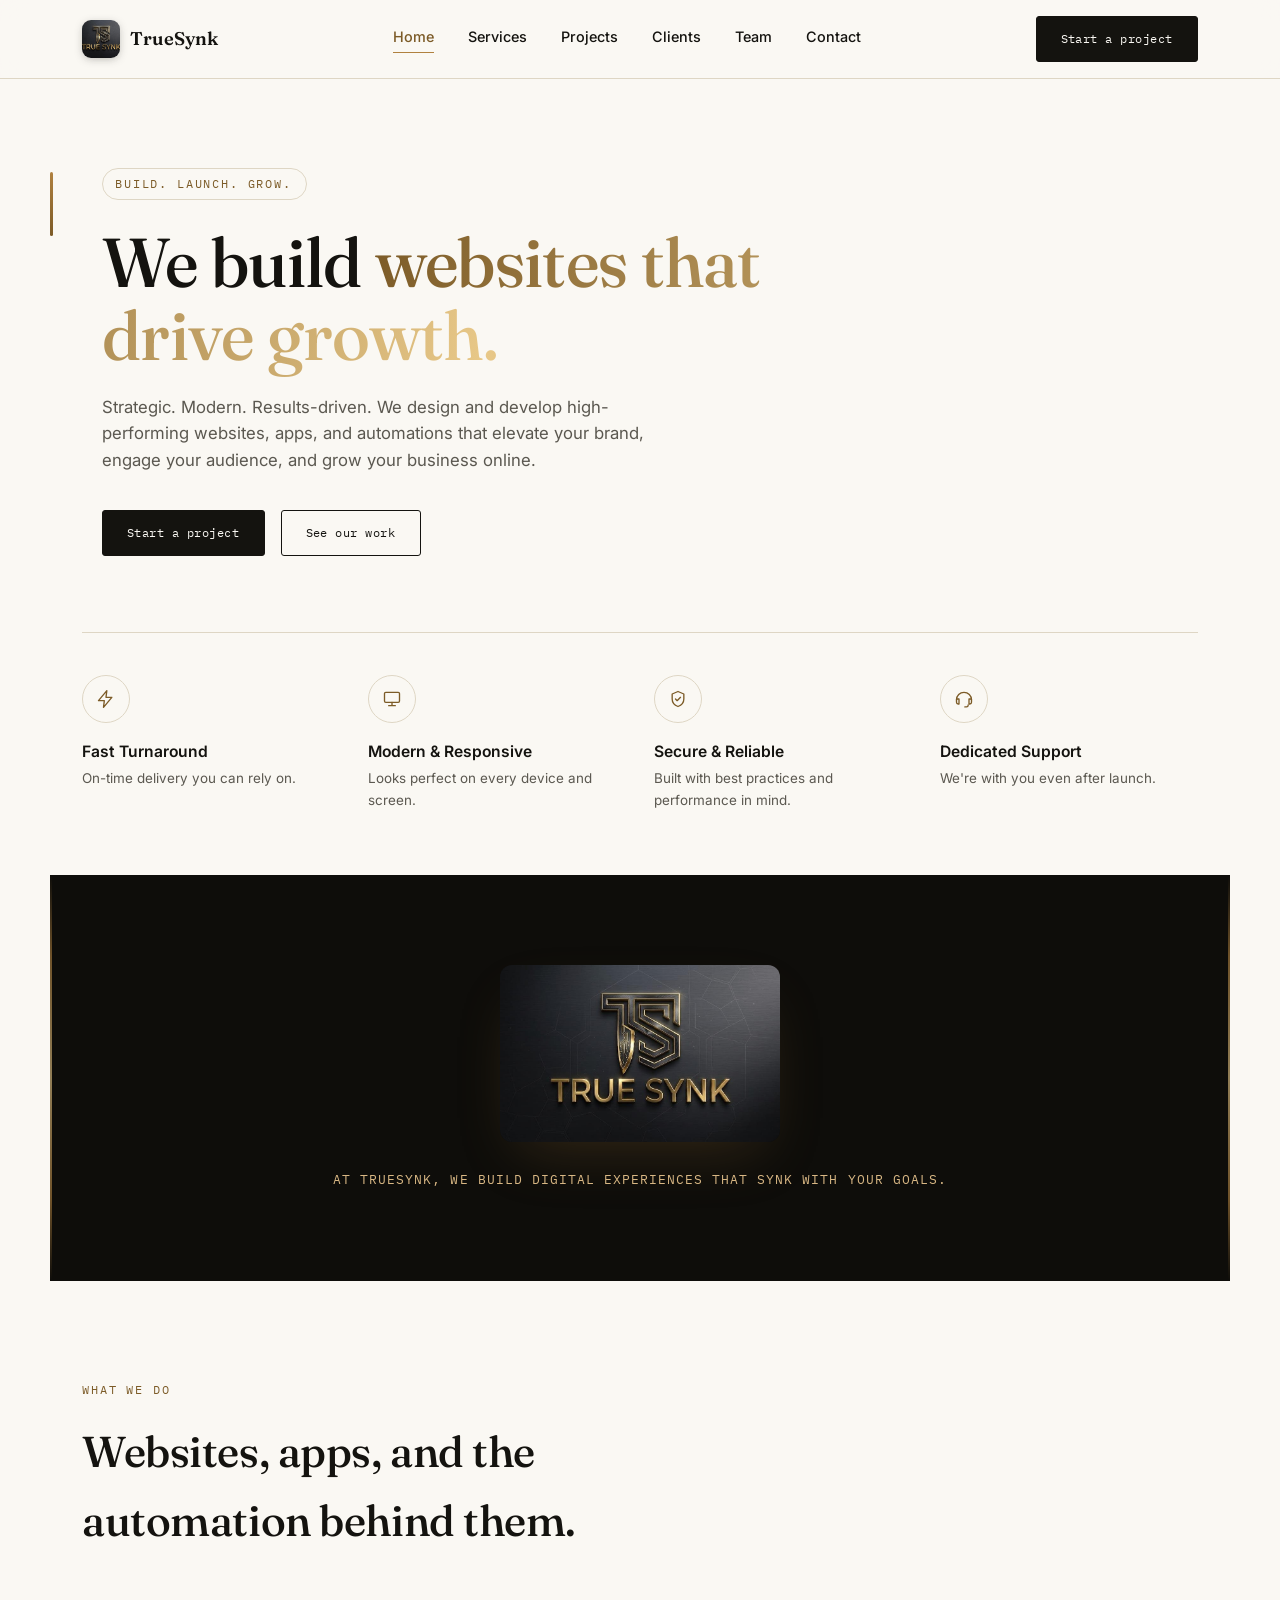
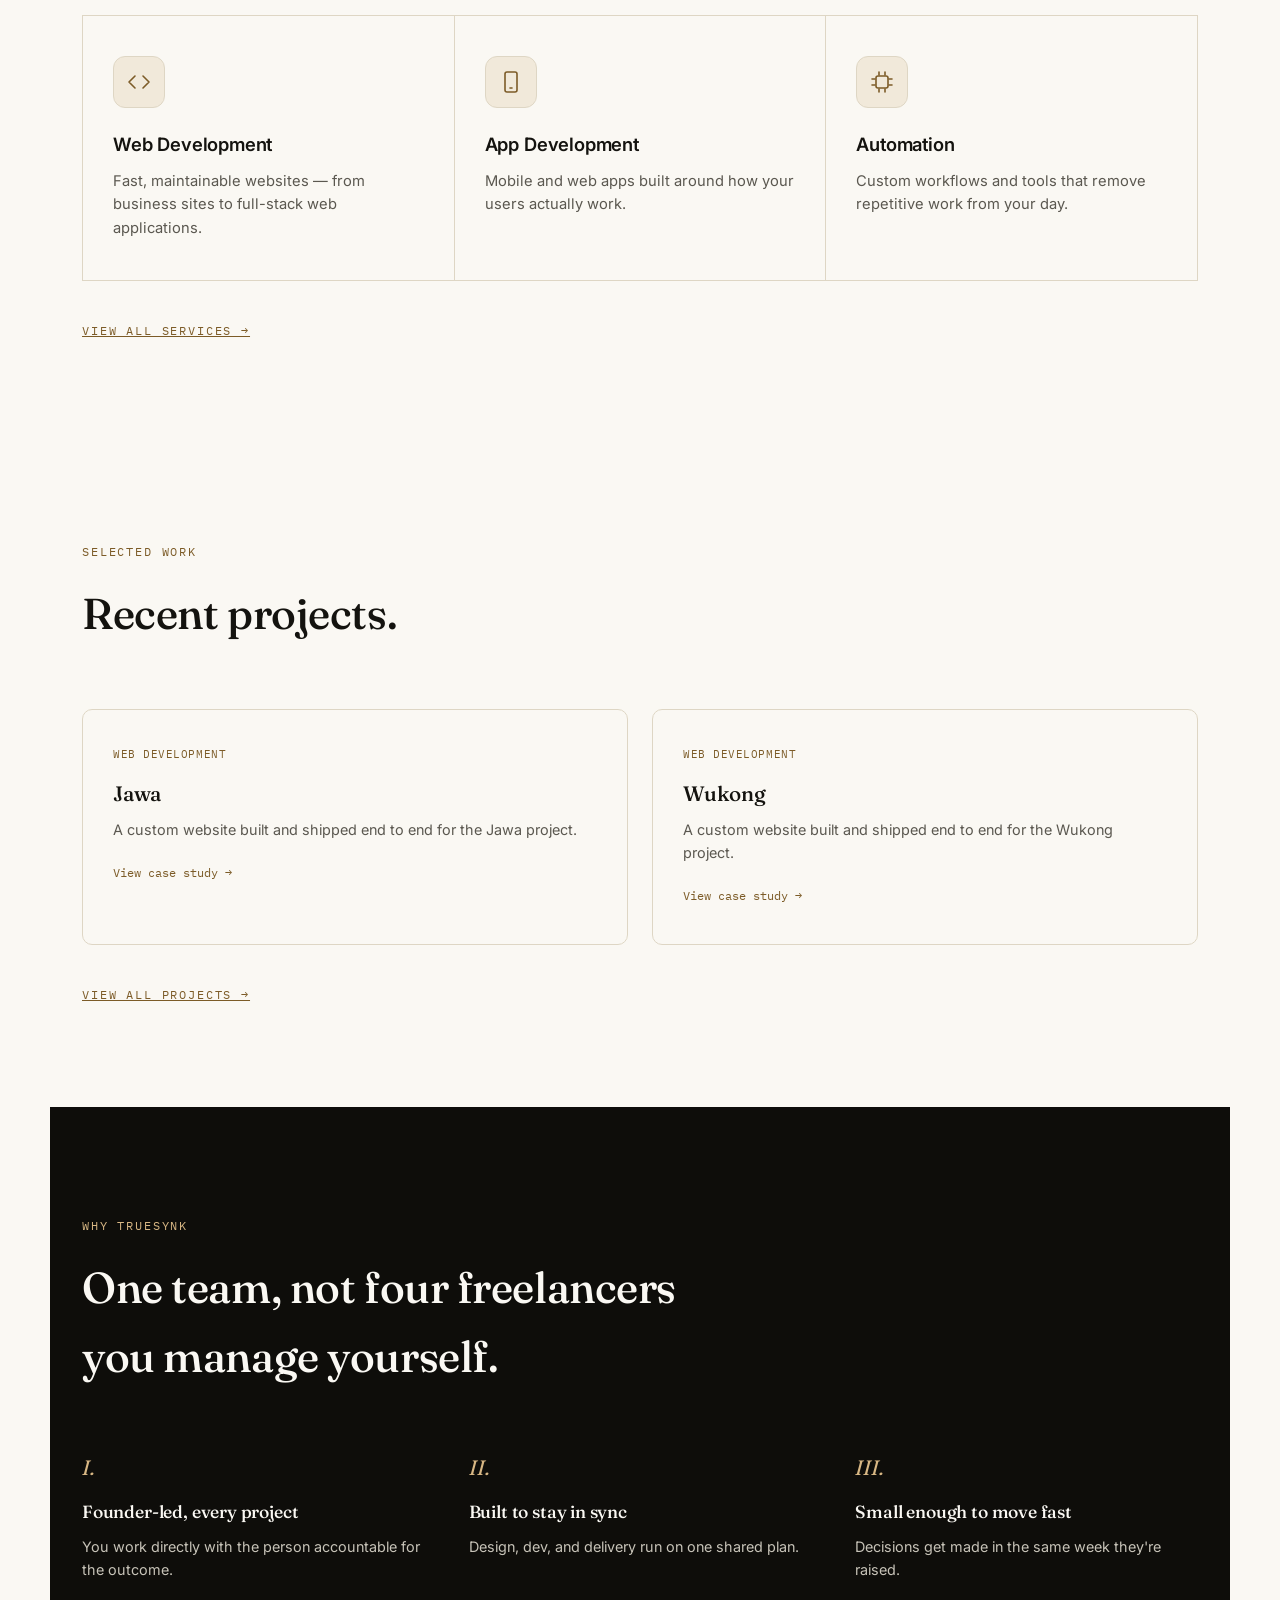
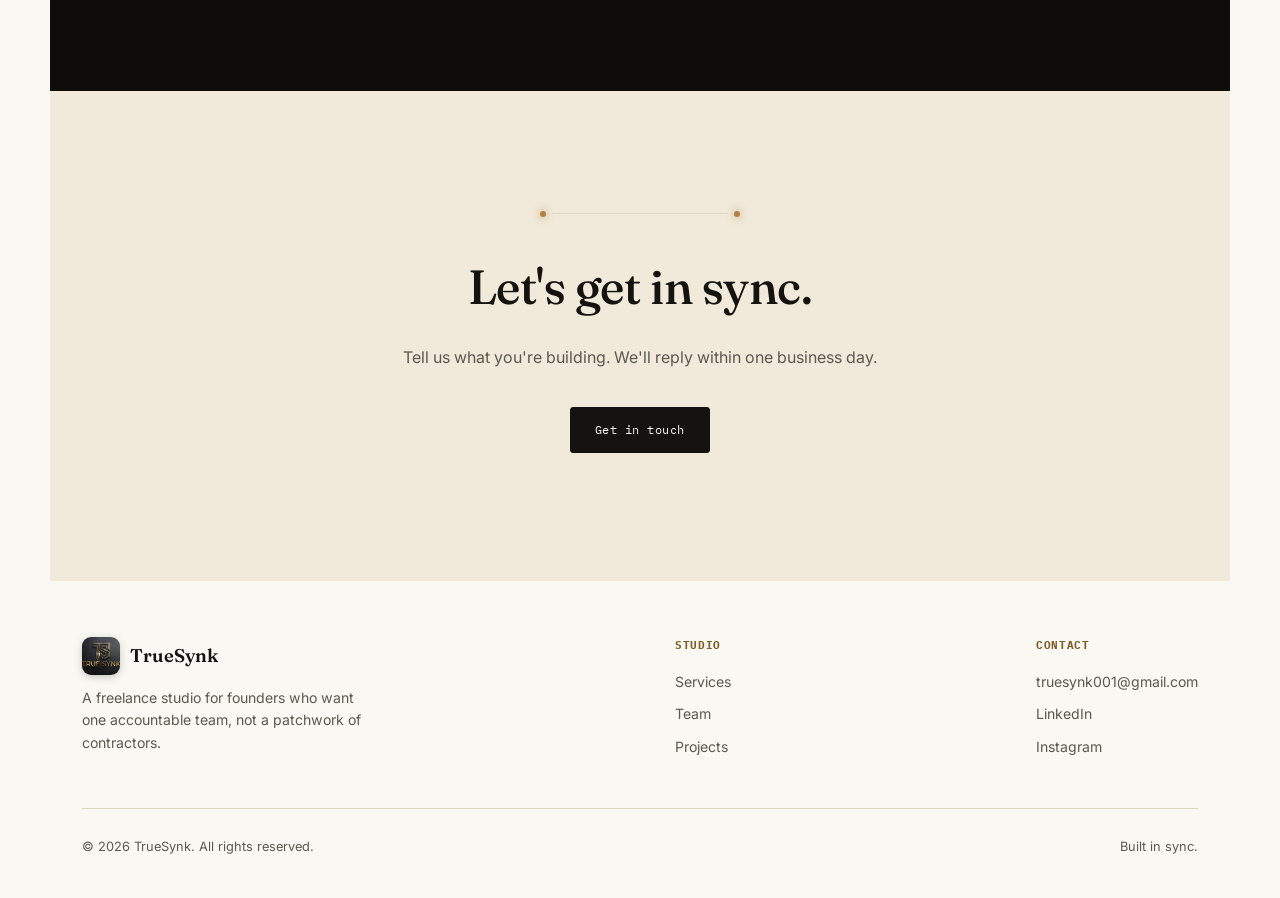
==== index.html @ 67feb4c4 "fix: remove accidental space in index.html filename" ====
<!DOCTYPE html>
<html lang="en">
<head>
<meta charset="UTF-8">
<meta name="viewport" content="width=device-width, initial-scale=1.0">
<title>TrueSynk — We Build Websites That Drive Growth</title>
<link rel="icon" href="assets/favicon.png" type="image/png">
<link rel="stylesheet" href="style.css">
<style>
  .services-grid-3 { display: grid; grid-template-columns: repeat(3, 1fr); border-top: 1px solid var(--hairline); border-left: 1px solid var(--hairline); }
  .service-card { border-right: 1px solid var(--hairline); border-bottom: 1px solid var(--hairline); padding: 40px 30px; }
  .service-card .icon-box { width: 52px; height: 52px; border-radius: 12px; background: var(--parchment); border: 1px solid var(--hairline); display: flex; align-items: center; justify-content: center; margin-bottom: 22px; transition: transform 0.4s var(--ease-premium), background 0.4s; }
  .service-card .icon-box svg { width: 24px; height: 24px; stroke: var(--gold-deep); }
  .service-card:hover .icon-box { transform: rotate(-8deg) scale(1.08); background: var(--gold); }
  .service-card:hover .icon-box svg { stroke: var(--ivory); }
  .service-card h3 { font-size: 1.15rem; margin-bottom: 10px; font-weight: 600; font-family: 'Inter', sans-serif; }
  .service-card p { font-size: 0.92rem; color: var(--grey-text); }
  @media (max-width: 800px) { .services-grid-3 { grid-template-columns: 1fr; } }

  .work-card { background: var(--ivory); padding: 36px 30px; border: 1px solid var(--hairline); border-radius: 10px; }
  .work-card .tag { font-family: 'IBM Plex Mono', monospace; font-size: 0.68rem; color: var(--gold-deep); text-transform: uppercase; letter-spacing: 0.05em; margin-bottom: 14px; display: block; }
  .work-card h3 { font-size: 1.3rem; margin-bottom: 8px; }
  .work-card p { font-size: 0.9rem; color: var(--grey-text); margin-bottom: 18px; }
  .work-card .see { font-family: 'IBM Plex Mono', monospace; font-size: 0.76rem; color: var(--gold-deep); }

  .why-dark { position: relative; background: var(--obsidian); color: var(--ivory); padding: 110px 32px; overflow: hidden; }
  .why-inner { max-width: 1180px; margin: 0 auto; }
  .why-dark .eyebrow { color: var(--gold-light); }
  .why-dark h2 { color: var(--ivory); }
  .why-grid { margin-top: 56px; display: grid; grid-template-columns: repeat(3, 1fr); gap: 44px; }
  .why-item .num { font-family: 'Fraunces', serif; font-style: italic; color: var(--gold-light); font-size: 1.3rem; margin-bottom: 14px; display: block; }
  .why-item h3 { color: var(--ivory); font-size: 1.1rem; margin-bottom: 8px; font-weight: 500; }
  .why-item p { color: var(--grey-text-light); font-size: 0.9rem; }
  @media (max-width: 800px) { .why-grid { grid-template-columns: 1fr; gap: 36px; } }

  .cta { background: var(--parchment); text-align: center; padding: 120px 32px; }
  .cta-inner { max-width: 620px; margin: 0 auto; }
  .cta h2 { font-size: clamp(2rem, 4vw, 3rem); margin-bottom: 20px; }
  .cta p { color: var(--grey-text); margin-bottom: 36px; }
  .cta-sync { max-width: 200px; margin: 0 auto 32px; }

  .brand-moment { position: relative; background: var(--obsidian); padding: 90px 32px; text-align: center; overflow: hidden; }
  .brand-moment-logo { max-width: 280px; margin: 0 auto; border-radius: 12px; box-shadow: 0 24px 60px -20px rgba(176, 129, 63, 0.25); }
  .brand-moment-tag { margin-top: 28px; font-family: 'IBM Plex Mono', monospace; font-size: 0.8rem; letter-spacing: 0.08em; color: var(--gold-light); text-transform: uppercase; }
</style>
</head>
<body>

<header>
  <nav>
    <a href="index.html" class="logo"><img src="assets/logo-badge.png" alt="TrueSynk" class="logo-badge">TrueSynk</a>
    <button class="mobile-toggle" aria-expanded="false">MENU</button>
    <div class="nav-links">
      <a href="index.html" class="active">Home</a>
      <a href="services.html">Services</a>
      <a href="projects.html">Projects</a>
      <a href="clients.html">Clients</a>
      <a href="team.html">Team</a>
      <a href="contact.html">Contact</a>
    </div>
    <a href="contact.html" class="btn desktop-cta">Start a project</a>
  </nav>
</header>

<section class="hero-v2">
  <div class="hero-accent-bar"></div>
  <div class="stagger">
    <span class="eyebrow-badge"><span class="eyebrow">Build. Launch. Grow.</span></span>
    <h1>We build <span class="highlight">websites that drive growth.</span></h1>
    <p class="page-hero-sub">Strategic. Modern. Results-driven. We design and develop high-performing websites, apps, and automations that elevate your brand, engage your audience, and grow your business online.</p>
    <div class="hero-cta">
      <a href="contact.html" class="btn">Start a project</a>
      <a href="projects.html" class="btn btn-outline">See our work</a>
    </div>
  </div>

  <div class="feature-icons reveal">
    <div class="feature-icon-item">
      <div class="icon-circle"><svg viewBox="0 0 24 24" fill="none" stroke="currentColor" stroke-width="1.6" stroke-linecap="round" stroke-linejoin="round"><path d="M13 2 3 14h7l-1 8 10-12h-7l1-8z"/></svg></div>
      <h4>Fast Turnaround</h4>
      <p>On-time delivery you can rely on.</p>
    </div>
    <div class="feature-icon-item">
      <div class="icon-circle"><svg viewBox="0 0 24 24" fill="none" stroke="currentColor" stroke-width="1.6" stroke-linecap="round" stroke-linejoin="round"><rect x="3" y="4" width="18" height="12" rx="1.5"/><path d="M8 20h8M12 16v4"/></svg></div>
      <h4>Modern & Responsive</h4>
      <p>Looks perfect on every device and screen.</p>
    </div>
    <div class="feature-icon-item">
      <div class="icon-circle"><svg viewBox="0 0 24 24" fill="none" stroke="currentColor" stroke-width="1.6" stroke-linecap="round" stroke-linejoin="round"><path d="M12 3l7 3v6c0 4.5-3 7.5-7 9-4-1.5-7-4.5-7-9V6l7-3z"/><path d="m9 12 2 2 4-4"/></svg></div>
      <h4>Secure & Reliable</h4>
      <p>Built with best practices and performance in mind.</p>
    </div>
    <div class="feature-icon-item">
      <div class="icon-circle"><svg viewBox="0 0 24 24" fill="none" stroke="currentColor" stroke-width="1.6" stroke-linecap="round" stroke-linejoin="round"><path d="M3 13a9 9 0 0 1 18 0"/><path d="M3 13v3a2 2 0 0 0 2 2h1v-6H4a1 1 0 0 0-1 1z"/><path d="M21 13v3a2 2 0 0 1-2 2h-1v-6h2a1 1 0 0 1 1 1z"/><path d="M17 19v.5a2 2 0 0 1-2 2h-2"/></svg></div>
      <h4>Dedicated Support</h4>
      <p>We're with you even after launch.</p>
    </div>
  </div>
</section>

<section class="brand-moment">
  <div class="gold-thread left"></div>
  <div class="gold-thread right"></div>
  <img src="assets/logo-full.jpg" alt="TrueSynk" class="brand-moment-logo">
  <p class="brand-moment-tag">At TrueSynk, we build digital experiences that synk with your goals.</p>
</section>

<section>
  <div class="section-head reveal">
    <div class="eyebrow-line"><span class="eyebrow">What we do</span></div>
    <h2>Websites, apps, and the automation behind them.</h2>
  </div>
  <div class="services-grid-3 reveal">
    <div class="service-card">
      <div class="icon-box"><svg viewBox="0 0 24 24" fill="none" stroke="currentColor" stroke-width="1.6" stroke-linecap="round" stroke-linejoin="round"><path d="m8 6-6 6 6 6M16 6l6 6-6 6"/></svg></div>
      <h3>Web Development</h3>
      <p>Fast, maintainable websites — from business sites to full-stack web applications.</p>
    </div>
    <div class="service-card">
      <div class="icon-box"><svg viewBox="0 0 24 24" fill="none" stroke="currentColor" stroke-width="1.6" stroke-linecap="round" stroke-linejoin="round"><rect x="6" y="2" width="12" height="20" rx="2"/><path d="M11 18h2"/></svg></div>
      <h3>App Development</h3>
      <p>Mobile and web apps built around how your users actually work.</p>
    </div>
    <div class="service-card">
      <div class="icon-box"><svg viewBox="0 0 24 24" fill="none" stroke="currentColor" stroke-width="1.6" stroke-linecap="round" stroke-linejoin="round"><rect x="6" y="6" width="12" height="12" rx="2"/><path d="M9 2v3M15 2v3M9 19v3M15 19v3M2 9h3M2 15h3M19 9h3M19 15h3"/></svg></div>
      <h3>Automation</h3>
      <p>Custom workflows and tools that remove repetitive work from your day.</p>
    </div>
  </div>
  <div class="mt-lg"><a href="services.html" class="eyebrow link-underline">View all services →</a></div>
</section>

<section>
  <div class="section-head reveal">
    <div class="eyebrow-line"><span class="eyebrow">Selected work</span></div>
    <h2>Recent projects.</h2>
  </div>
  <div class="grid-2up reveal">
    <div class="work-card"><span class="tag">Web Development</span><h3>Jawa</h3><p>A custom website built and shipped end to end for the Jawa project.</p><a href="projects.html" class="see">View case study →</a></div>
    <div class="work-card"><span class="tag">Web Development</span><h3>Wukong</h3><p>A custom website built and shipped end to end for the Wukong project.</p><a href="projects.html" class="see">View case study →</a></div>
  </div>
  <div class="mt-lg"><a href="projects.html" class="eyebrow link-underline">View all projects →</a></div>
</section>

<section class="why-dark">
  <div class="why-inner">
    <div class="section-head reveal">
      <div class="eyebrow-line"><span class="eyebrow">Why TrueSynk</span></div>
      <h2>One team, not four freelancers you manage yourself.</h2>
    </div>
    <div class="why-grid reveal">
      <div class="why-item"><span class="num">I.</span><h3>Founder-led, every project</h3><p>You work directly with the person accountable for the outcome.</p></div>
      <div class="why-item"><span class="num">II.</span><h3>Built to stay in sync</h3><p>Design, dev, and delivery run on one shared plan.</p></div>
      <div class="why-item"><span class="num">III.</span><h3>Small enough to move fast</h3><p>Decisions get made in the same week they're raised.</p></div>
    </div>
  </div>
</section>

<section class="cta" id="contact">
  <div class="cta-inner">
    <div class="sync-line cta-sync"><span class="node"></span><div class="track"></div><span class="node"></span></div>
    <h2>Let's get in sync.</h2>
    <p>Tell us what you're building. We'll reply within one business day.</p>
    <a href="contact.html" class="btn">Get in touch</a>
  </div>
</section>

<footer>
  <div class="footer-top">
    <div class="footer-brand">
      <a href="home.html" class="logo"><img src="assets/logo-badge.png" alt="TrueSynk" class="logo-badge">TrueSynk</a>
      <p>A freelance studio for founders who want one accountable team, not a patchwork of contractors.</p>
    </div>
    <div class="footer-col">
      <h4>Studio</h4>
      <a href="services.html">Services</a>
      <a href="team.html">Team</a>
      <a href="projects.html">Projects</a>
    </div>
    <div class="footer-col">
      <h4>Contact</h4>
      <a href="mailto:truesynk001@gmail.com">truesynk001@gmail.com</a>
      <a href="#" target="_blank" rel="noopener">LinkedIn</a>
      <a href="#" target="_blank" rel="noopener">Instagram</a>
    </div>
  </div>
  <div class="footer-bottom">
    <span>© 2026 TrueSynk. All rights reserved.</span>
    <span>Built in sync.</span>
  </div>
</footer>

<script src="script.js"></script>
</body>
</html>
---- style.css ----
@import url('https://fonts.googleapis.com/css2?family=Fraunces:opsz,wght@9..144,300;9..144,400;9..144,500;9..144,600;9..144,700&family=Inter:wght@400;500;600;700&family=IBM+Plex+Mono:wght@400;500&display=swap');

:root {
  --ivory: #FAF8F3;
  --ink: #14130F;
  --charcoal: #211F1A;
  --obsidian: #0E0D0A;          /* deep near-black for premium dark sections */
  --gold: #B0813F;              /* brass — primary accent */
  --gold-deep: #7C5B27;         /* bronze — hover/pressed */
  --gold-light: #D8B784;        /* light gold tint */
  --gold-bright: #E8C888;       /* highlight edge for foil sweep */
  --parchment: #F1E9DA;
  --hairline: #DED6C4;
  --hairline-dark: #3A362C;     /* hairline for dark sections */
  --grey-text: #5B5850;
  --grey-text-light: #C7C3B8;   /* body text on dark sections */

  --ease-premium: cubic-bezier(0.22, 1, 0.36, 1);
}

* { margin: 0; padding: 0; box-sizing: border-box; }
html { scroll-behavior: smooth; }

body {
  background: var(--ivory);
  color: var(--ink);
  font-family: 'Inter', sans-serif;
  line-height: 1.6;
  overflow-x: hidden;
}

h1, h2, h3 { font-family: 'Fraunces', serif; font-weight: 500; letter-spacing: -0.01em; }

.eyebrow {
  font-family: 'IBM Plex Mono', monospace;
  font-size: 0.72rem;
  letter-spacing: 0.16em;
  text-transform: uppercase;
  color: var(--gold-deep);
}

a { color: inherit; text-decoration: none; }
img, svg { display: block; max-width: 100%; }

/* ===== GOLD FOIL TEXT ===== */
.foil-text {
  background: linear-gradient(100deg, var(--gold-deep) 0%, var(--gold-bright) 45%, var(--gold) 65%, var(--gold-deep) 100%);
  background-size: 220% 100%;
  -webkit-background-clip: text;
  background-clip: text;
  color: transparent;
  animation: foil-shift 7s ease-in-out infinite;
}
@keyframes foil-shift {
  0%, 100% { background-position: 0% 50%; }
  50% { background-position: 100% 50%; }
}

/* ===== SYNC LINE (signature thread motif) ===== */
.sync-line { display: flex; align-items: center; gap: 6px; }
.sync-line .track { flex: 1; height: 1px; background: var(--hairline); position: relative; overflow: hidden; }
.sync-line .track::after {
  content: ''; position: absolute; top: 0; left: -30%; width: 30%; height: 100%;
  background: linear-gradient(90deg, transparent, var(--gold), transparent);
  animation: pulse-travel 3.2s ease-in-out infinite;
}
@keyframes pulse-travel { 0% { left: -30%; } 50% { left: 100%; } 100% { left: 100%; } }
.node { width: 6px; height: 6px; border-radius: 50%; background: var(--gold); flex-shrink: 0; box-shadow: 0 0 8px 1px rgba(176, 129, 63, 0.45); }

/* Persistent gold thread along the edge of dark sections */
.gold-thread {
  position: absolute; top: 0; width: 2px; height: 100%;
  background: linear-gradient(180deg, transparent, var(--gold) 20%, var(--gold-bright) 50%, var(--gold) 80%, transparent);
  opacity: 0.6;
}
.gold-thread.left { left: 0; }
.gold-thread.right { left: auto; right: 0; }

@media (prefers-reduced-motion: reduce) {
  .sync-line .track::after { animation: none; display: none; }
  .logo .node { animation: none; }
  .foil-text { animation: none; background-position: 30% 50%; }
}

/* ===== NAV ===== */
header {
  position: fixed; top: 0; left: 0; right: 0; z-index: 100;
  background: rgba(250, 248, 243, 0.88);
  -webkit-backdrop-filter: blur(12px);
  backdrop-filter: blur(12px);
  border-bottom: 1px solid var(--hairline);
  transition: box-shadow 0.4s var(--ease-premium);
}
header.scrolled { box-shadow: 0 8px 24px -12px rgba(20, 19, 15, 0.15); }

nav {
  max-width: 1180px; margin: 0 auto; padding: 16px 32px;
  display: flex; align-items: center; justify-content: space-between;
}
.logo {
  font-family: 'Fraunces', serif; font-size: 1.15rem; font-weight: 600;
  display: flex; align-items: center; gap: 10px;
}
.logo-badge {
  width: 38px; height: 38px; border-radius: 9px; object-fit: cover;
  box-shadow: 0 2px 10px -2px rgba(20, 19, 15, 0.35);
  transition: transform 0.4s var(--ease-premium);
}
.logo:hover .logo-badge { transform: rotate(-4deg) scale(1.05); }
.logo .node { animation: blink 2.4s ease-in-out infinite; }
@keyframes blink { 0%,100% { opacity: 1; } 50% { opacity: 0.35; } }

.nav-links { display: flex; gap: 34px; font-size: 0.9rem; font-weight: 500; }
.nav-links a { position: relative; color: var(--ink); transition: color 0.25s; padding-bottom: 4px; }
.nav-links a:hover { color: var(--gold-deep); }
.nav-links a.active { color: var(--gold-deep); }
.nav-links a.active::after {
  content: ''; position: absolute; bottom: 0; left: 0; right: 0; height: 1px; background: var(--gold);
}
.nav-links a:focus-visible, .btn:focus-visible, a:focus-visible { outline: 2px solid var(--gold-deep); outline-offset: 3px; }

/* ===== BUTTONS with gold sheen sweep ===== */
.btn {
  position: relative; overflow: hidden;
  font-family: 'IBM Plex Mono', monospace; font-size: 0.78rem; letter-spacing: 0.04em;
  padding: 12px 24px; background: var(--ink); color: var(--ivory);
  border: 1px solid var(--ink); border-radius: 3px;
  transition: all 0.35s var(--ease-premium); display: inline-block;
}
.btn::before {
  content: ''; position: absolute; top: 0; left: -120%; width: 60%; height: 100%;
  background: linear-gradient(115deg, transparent, rgba(232, 200, 136, 0.35), transparent);
  transition: left 0.6s var(--ease-premium);
}
.btn:hover::before { left: 130%; }
.btn:hover { background: transparent; color: var(--ink); transform: translateY(-1px); box-shadow: 0 6px 16px -6px rgba(20,19,15,0.3); }
.btn-outline { background: transparent; color: var(--ink); border: 1px solid var(--ink); }
.btn-outline:hover { background: var(--ink); color: var(--ivory); }
.btn-gold { background: var(--gold); border-color: var(--gold); color: var(--ivory); }
.btn-gold:hover { background: transparent; color: var(--gold-deep); border-color: var(--gold-deep); }

.mobile-toggle {
  display: none; background: none; border: none; font-family: 'IBM Plex Mono', monospace;
  font-size: 0.75rem; letter-spacing: 0.08em; cursor: pointer; color: var(--ink);
}

@media (max-width: 820px) {
  .nav-links {
    display: none; position: absolute; top: 100%; left: 0; right: 0;
    background: var(--ivory); flex-direction: column; gap: 0;
    border-bottom: 1px solid var(--hairline);
  }
  .nav-links.open { display: flex; }
  .nav-links a { padding: 16px 32px; border-top: 1px solid var(--hairline); }
  .mobile-toggle { display: block; }
  nav .btn.desktop-cta { display: none; }
}

section { padding: 100px 32px; max-width: 1180px; margin: 0 auto; }

/* ===== PAGE HERO (interior pages) ===== */
.page-hero { padding-top: 180px; padding-bottom: 70px; }
.page-hero-row { display: flex; align-items: center; gap: 14px; margin-bottom: 24px; max-width: 340px; }
.page-hero h1 { font-size: clamp(2.3rem, 5vw, 4.2rem); line-height: 1.04; max-width: 16ch; }
.page-hero h1 em, .hero h1 em {
  font-style: italic;
  background: linear-gradient(100deg, var(--gold-deep) 0%, var(--gold-bright) 45%, var(--gold) 65%, var(--gold-deep) 100%);
  background-size: 220% 100%;
  -webkit-background-clip: text;
  background-clip: text;
  color: transparent;
  animation: foil-shift 7s ease-in-out infinite;
}
.page-hero-sub { margin-top: 24px; max-width: 52ch; font-size: 1.05rem; color: var(--grey-text); }

.hero-graphic { transition: transform 0.35s ease-out; will-change: transform; }

/* ===== SECTION HEAD ===== */
.section-head { margin-bottom: 60px; max-width: 640px; }
.section-head .eyebrow-line { display: flex; align-items: center; gap: 12px; margin-bottom: 18px; max-width: 220px; }
.section-head h2 { font-size: clamp(1.9rem, 3.4vw, 2.7rem); }

/* ===== CARD LIFT (applies to service/team/work cards) ===== */
.service-card, .team-card, .work-card, .testimonial-card {
  transition: background 0.35s var(--ease-premium), transform 0.35s var(--ease-premium), box-shadow 0.35s var(--ease-premium);
}
.service-card:hover, .team-card:hover, .work-card:hover, .testimonial-card:hover {
  transform: translateY(-4px);
  box-shadow: 0 16px 32px -20px rgba(20, 19, 15, 0.35);
  position: relative;
  z-index: 2;
}

/* ===== FOOTER ===== */
footer { padding: 56px 32px 40px; max-width: 1180px; margin: 0 auto; }
.footer-top {
  display: flex; justify-content: space-between; flex-wrap: wrap; gap: 32px;
  padding-bottom: 40px; border-bottom: 1px solid var(--hairline);
}
.footer-brand .logo { margin-bottom: 12px; }
.footer-brand p { color: var(--grey-text); font-size: 0.88rem; max-width: 32ch; }
.footer-col h4 {
  font-family: 'IBM Plex Mono', monospace; font-size: 0.7rem; letter-spacing: 0.06em;
  text-transform: uppercase; color: var(--gold-deep); margin-bottom: 16px;
}
.footer-col a { display: block; font-size: 0.88rem; color: var(--grey-text); margin-bottom: 10px; transition: color 0.2s; }
.footer-col a:hover { color: var(--ink); }
.footer-bottom {
  display: flex; justify-content: space-between; padding-top: 28px; font-size: 0.8rem;
  color: var(--grey-text); flex-wrap: wrap; gap: 10px;
}

/* ===== SCROLL REVEAL ===== */
.reveal { opacity: 0; transform: translateY(22px); transition: opacity 0.9s var(--ease-premium), transform 0.9s var(--ease-premium); }
.reveal.in { opacity: 1; transform: translateY(0); }

/* Staggered children for page-load hero sequence */
.stagger > * { opacity: 0; transform: translateY(16px); animation: stagger-in 0.8s var(--ease-premium) forwards; }
.stagger > *:nth-child(1) { animation-delay: 0.05s; }
.stagger > *:nth-child(2) { animation-delay: 0.18s; }
.stagger > *:nth-child(3) { animation-delay: 0.31s; }
.stagger > *:nth-child(4) { animation-delay: 0.44s; }
.stagger > *:nth-child(5) { animation-delay: 0.57s; }
@keyframes stagger-in { to { opacity: 1; transform: translateY(0); } }

@media (prefers-reduced-motion: reduce) {
  .reveal { opacity: 1; transform: none; transition: none; }
  .stagger > * { opacity: 1; transform: none; animation: none; }
}

/* ===== UTILITY CLASSES ===== */
.section-flush { padding-top: 0; }
.mt-lg { margin-top: 36px; }
.mt-sm { margin-top: 14px; }
.link-underline { text-decoration: underline; }

/* =========================================================
   V2 ADDITIONS — new hero system, services/pricing/terms/process,
   feature icons, WhatsApp CTA
   ========================================================= */

/* ===== HIGHLIGHT (replaces italic foil on hero headlines) ===== */
.highlight {
  font-style: normal;
  position: relative;
  color: var(--gold-deep);
  background: linear-gradient(100deg, var(--gold-deep) 0%, var(--gold-bright) 45%, var(--gold) 65%, var(--gold-deep) 100%);
  background-size: 220% 100%;
  -webkit-background-clip: text;
  background-clip: text;
  -webkit-text-fill-color: transparent;
  animation: foil-shift 7s ease-in-out infinite;
}

/* ===== HERO V2 (used on every page) ===== */
.hero-v2 {
  position: relative;
  padding-top: 168px;
  padding-bottom: 64px;
  max-width: 1180px;
  margin: 0 auto;
  padding-left: 32px;
  padding-right: 32px;
}
.hero-accent-bar {
  position: absolute;
  left: 0; top: 172px;
  width: 3px; height: 64px;
  background: linear-gradient(180deg, var(--gold), var(--gold-deep));
  border-radius: 2px;
}
.hero-v2 .eyebrow-badge {
  display: inline-flex; align-items: center; gap: 8px;
  padding: 6px 14px 6px 12px;
  border: 1px solid var(--hairline);
  border-radius: 20px;
  margin-bottom: 26px;
  margin-left: 20px;
}
.hero-v2 h1 {
  font-size: clamp(2.4rem, 5.4vw, 4.4rem);
  line-height: 1.05;
  max-width: 17ch;
  padding-left: 20px;
}
.hero-v2 .page-hero-sub { padding-left: 20px; margin-top: 22px; }
.hero-v2 .hero-cta { padding-left: 20px; margin-top: 36px; display: flex; gap: 16px; flex-wrap: wrap; }

/* ===== FEATURE ICON ROW (Fast Turnaround / Modern & Responsive / Secure / Support) ===== */
.feature-icons {
  margin-top: 76px;
  display: grid;
  grid-template-columns: repeat(4, 1fr);
  gap: 28px;
  border-top: 1px solid var(--hairline);
  padding-top: 42px;
}
.feature-icon-item { text-align: left; }
.feature-icon-item .icon-circle {
  width: 48px; height: 48px; border-radius: 50%;
  border: 1px solid var(--hairline);
  display: flex; align-items: center; justify-content: center;
  margin-bottom: 16px;
  transition: transform 0.4s var(--ease-premium), border-color 0.4s, background 0.4s;
}
.feature-icon-item .icon-circle svg { width: 20px; height: 20px; stroke: var(--gold-deep); }
.feature-icon-item:hover .icon-circle {
  transform: translateY(-3px) rotate(-6deg);
  border-color: var(--gold);
  background: var(--parchment);
}
.feature-icon-item h4 { font-size: 0.98rem; font-weight: 600; margin-bottom: 4px; font-family: 'Inter', sans-serif; }
.feature-icon-item p { font-size: 0.84rem; color: var(--grey-text); }
@media (max-width: 800px) { .feature-icons { grid-template-columns: repeat(2, 1fr); } }

/* ===== SERVICE LIST ROW (website creation services, brochure-style) ===== */
.service-row {
  display: grid;
  grid-template-columns: 64px 1fr;
  gap: 24px;
  padding: 30px 0;
  border-top: 1px solid var(--hairline);
  align-items: start;
  transition: background 0.35s var(--ease-premium), padding-left 0.35s var(--ease-premium);
}
.service-row:last-child { border-bottom: 1px solid var(--hairline); }
.service-row:hover {
  background: var(--parchment);
  padding-left: 14px;
  margin-left: -14px;
  padding-right: 14px;
  margin-right: -14px;
  border-radius: 4px;
}
.service-row .icon-box {
  width: 52px; height: 52px; border-radius: 12px;
  background: var(--parchment);
  border: 1px solid var(--hairline);
  display: flex; align-items: center; justify-content: center;
  transition: transform 0.4s var(--ease-premium), background 0.4s;
}
.service-row .icon-box svg { width: 24px; height: 24px; stroke: var(--gold-deep); }
.service-row:hover .icon-box { transform: rotate(-8deg) scale(1.08); background: var(--gold); }
.service-row:hover .icon-box svg { stroke: var(--ivory); }
.service-row h3 { font-size: 1.15rem; margin-bottom: 6px; font-weight: 600; font-family: 'Inter', sans-serif; }
.service-row p { font-size: 0.92rem; color: var(--grey-text); max-width: 60ch; }

/* ===== WHAT YOU GET CHECKLIST ===== */
.checklist-card {
  background: var(--parchment);
  border: 1px solid var(--hairline);
  border-radius: 10px;
  padding: 40px;
}
.checklist-card h3 { font-size: 1.2rem; margin-bottom: 24px; }
.checklist-grid { display: grid; grid-template-columns: repeat(2, 1fr); gap: 14px 24px; }
.checklist-item { display: flex; align-items: flex-start; gap: 10px; font-size: 0.92rem; }
.checklist-item svg { width: 18px; height: 18px; stroke: var(--gold-deep); flex-shrink: 0; margin-top: 1px; }
@media (max-width: 700px) { .checklist-grid { grid-template-columns: 1fr; } }

/* ===== PROCESS VERTICAL (6 steps) ===== */
.process-vertical { position: relative; max-width: 640px; }
.process-vertical::before {
  content: ''; position: absolute; left: 23px; top: 12px; bottom: 12px; width: 1px;
  background: var(--hairline);
}
.process-v-item { position: relative; display: flex; gap: 24px; padding-bottom: 40px; }
.process-v-item:last-child { padding-bottom: 0; }
.process-v-num {
  position: relative; z-index: 2;
  width: 48px; height: 48px; border-radius: 50%;
  background: var(--ink); color: var(--ivory);
  display: flex; align-items: center; justify-content: center;
  font-family: 'IBM Plex Mono', monospace; font-size: 0.85rem;
  flex-shrink: 0;
  transition: background 0.35s var(--ease-premium), transform 0.35s var(--ease-premium);
}
.process-v-item:hover .process-v-num { background: var(--gold); transform: scale(1.08); }
.process-v-text h4 { font-size: 1.08rem; margin-bottom: 6px; }
.process-v-text p { font-size: 0.9rem; color: var(--grey-text); max-width: 48ch; }

/* ===== PRICING CARDS ===== */
.pricing-grid { display: grid; grid-template-columns: repeat(3, 1fr); gap: 24px; align-items: stretch; }
.pricing-card {
  border: 1px solid var(--hairline); border-radius: 10px; padding: 34px 28px;
  display: flex; flex-direction: column;
  transition: transform 0.4s var(--ease-premium), box-shadow 0.4s var(--ease-premium), border-color 0.4s;
  background: var(--ivory);
}
.pricing-card:hover { transform: translateY(-6px); box-shadow: 0 20px 40px -22px rgba(20,19,15,0.3); }
.pricing-card.featured {
  border-color: var(--gold); background: var(--obsidian); color: var(--ivory);
  position: relative;
}
.pricing-card.featured .pricing-tag {
  position: absolute; top: -13px; left: 50%; transform: translateX(-50%);
  background: var(--gold); color: var(--ivory);
  font-family: 'IBM Plex Mono', monospace; font-size: 0.66rem; letter-spacing: 0.06em;
  padding: 5px 14px; border-radius: 12px; text-transform: uppercase; white-space: nowrap;
}
.pricing-card h3 { font-size: 1.2rem; margin-bottom: 6px; }
.pricing-card.featured h3 { color: var(--ivory); }
.pricing-card .desc { font-size: 0.85rem; color: var(--grey-text); margin-bottom: 20px; }
.pricing-card.featured .desc { color: var(--grey-text-light); }
.pricing-card .price {
  font-family: 'Fraunces', serif; font-size: 2rem; margin-bottom: 22px;
}
.pricing-card .price span { font-family: 'IBM Plex Mono', monospace; font-size: 0.7rem; color: var(--grey-text); display: block; text-transform: uppercase; margin-bottom: 4px; }
.pricing-card.featured .price span { color: var(--gold-light); }
.pricing-card ul { list-style: none; display: flex; flex-direction: column; gap: 12px; margin-bottom: 28px; flex-grow: 1; }
.pricing-card li { font-size: 0.88rem; display: flex; align-items: flex-start; gap: 8px; }
.pricing-card li svg { width: 16px; height: 16px; stroke: var(--gold-deep); flex-shrink: 0; margin-top: 2px; }
.pricing-card.featured li svg { stroke: var(--gold-light); }
@media (max-width: 900px) { .pricing-grid { grid-template-columns: 1fr; } .pricing-card.featured { order: -1; } }

/* ===== TERMS & CONDITIONS ===== */
.terms-list { display: flex; flex-direction: column; gap: 18px; counter-reset: term; }
.term-item { display: flex; gap: 16px; align-items: flex-start; }
.term-num {
  flex-shrink: 0; width: 28px; height: 28px; border-radius: 50%;
  background: var(--parchment); border: 1px solid var(--hairline);
  display: flex; align-items: center; justify-content: center;
  font-family: 'IBM Plex Mono', monospace; font-size: 0.72rem; color: var(--gold-deep);
}
.term-item p { font-size: 0.9rem; color: var(--grey-text); padding-top: 3px; }
.terms-agree {
  margin-top: 28px; display: flex; align-items: center; gap: 14px;
  background: var(--parchment); border: 1px solid var(--hairline); border-radius: 8px; padding: 20px 24px;
}
.terms-agree svg { width: 24px; height: 24px; stroke: var(--gold-deep); flex-shrink: 0; }
.terms-agree p { font-size: 0.88rem; color: var(--ink); }

/* ===== WHATSAPP ===== */
.btn-whatsapp {
  background: #25D366; border-color: #25D366; color: #0E0D0A;
  display: inline-flex; align-items: center; gap: 8px;
}
.btn-whatsapp:hover { background: transparent; color: #25D366; border-color: #25D366; }
.btn-whatsapp svg { width: 16px; height: 16px; }

.budget-note { font-size: 0.78rem; color: var(--grey-text); margin-top: -4px; }

/* ===== SIMPLE 2-UP GRID (for reduced client/project counts) ===== */
.grid-2up { display: grid; grid-template-columns: repeat(2, 1fr); gap: 24px; }
@media (max-width: 700px) { .grid-2up { grid-template-columns: 1fr; } }

/* ===== ADDITIONAL UTILITIES (replacing remaining inline styles) ===== */
.gold-link { color: var(--gold-deep); text-decoration: underline; }
.mt-xl { margin-top: 60px; }
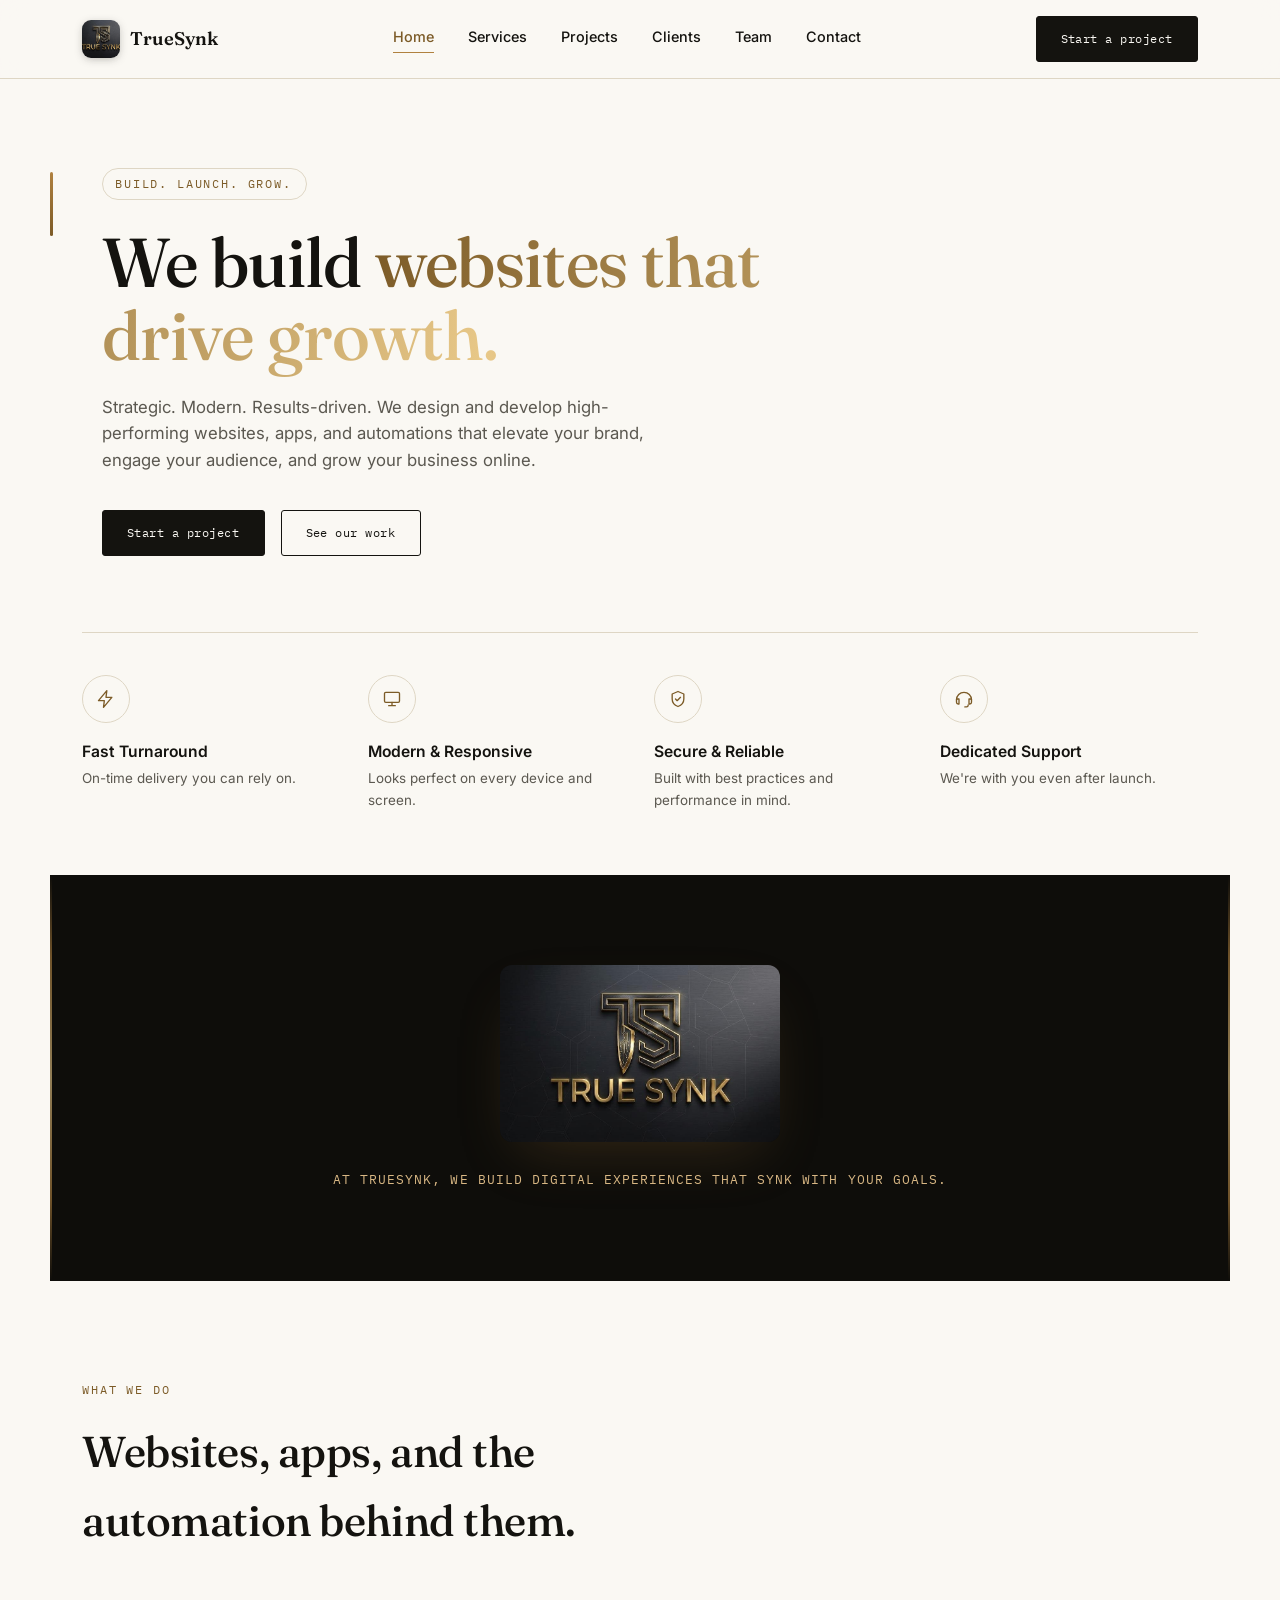
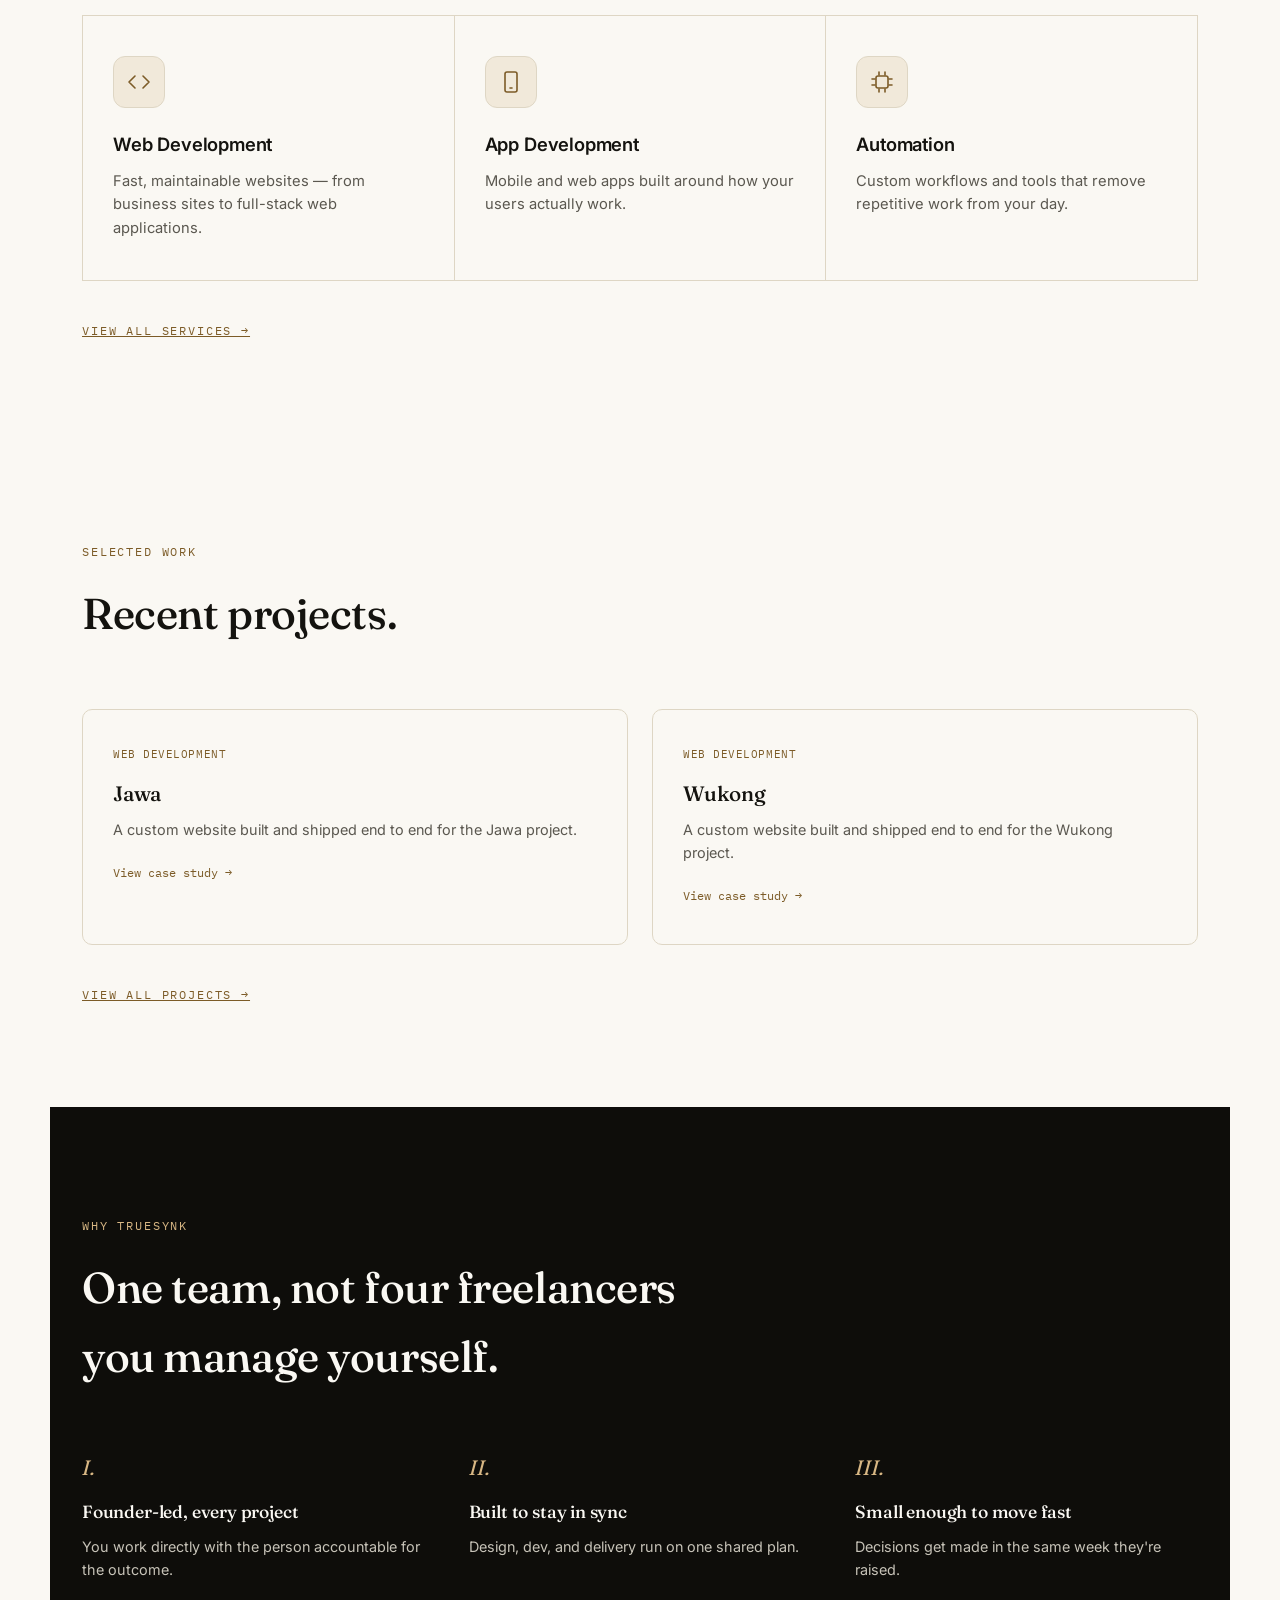
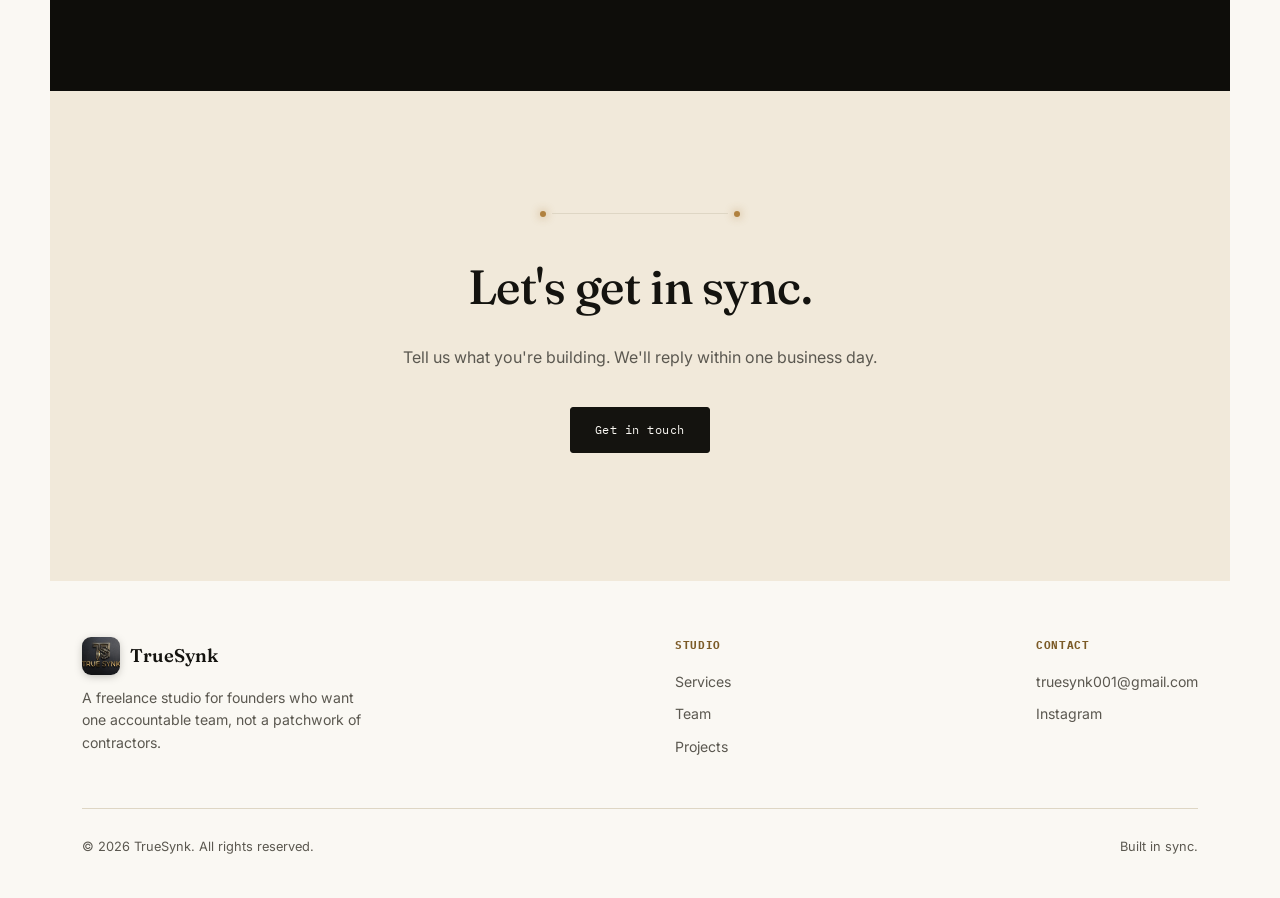
==== commit 09ddc0a8: "style: switch client logo strip to straight flex line" ====
--- a/index.html
+++ b/index.html
@@ -178,10 +178,9 @@
       <a href="projects.html">Projects</a>
     </div>
     <div class="footer-col">
-      <h4>Contact</h4>
-      <a href="mailto:truesynk001@gmail.com">truesynk001@gmail.com</a>
-      <a href="#" target="_blank" rel="noopener">LinkedIn</a>
-      <a href="#" target="_blank" rel="noopener">Instagram</a>
+  <h4>Contact</h4>
+  <a href="https://mail.google.com/mail/?view=cm&fs=1&to=truesynk001@gmail.com" target="_blank" rel="noopener">truesynk001@gmail.com</a>
+  <a href="https://www.instagram.com/true_synk/" target="_blank" rel="noopener">Instagram</a>
     </div>
   </div>
   <div class="footer-bottom">
--- a/style.css
+++ b/style.css
@@ -447,3 +447,46 @@
 /* ===== ADDITIONAL UTILITIES (replacing remaining inline styles) ===== */
 .gold-link { color: var(--gold-deep); text-decoration: underline; }
 .mt-xl { margin-top: 60px; }
+
+/* ===== CLIENT LOGO & LINK STYLES ===== */
+.client-logo {
+  height: 48px;
+  width: auto;
+  max-width: 150px;
+  margin-bottom: 24px;
+  display: block;
+}
+
+.client-link {
+  font-family: 'IBM Plex Mono', monospace;
+  font-size: 0.72rem;
+  letter-spacing: 0.04em;
+  color: var(--ink);
+  text-decoration: none;
+  border-bottom: 1px solid var(--hairline);
+  padding-bottom: 2px;
+  transition: color 0.3s var(--ease-premium), border-color 0.3s var(--ease-premium);
+  display: inline-block;
+  margin-top: 12px;
+}
+
+.client-link:hover {
+  color: var(--gold-deep);
+  border-color: var(--gold-deep);
+}
+/* Client Avatar Logo */
+.avatar-img {
+  width: 48px; /* Matches standard avatar sizing */
+  height: 48px;
+  border-radius: 50%; /* Makes it a perfect circle */
+  object-fit: cover; /* Prevents the logo from stretching or squishing */
+  border: 1px solid var(--hairline);
+  flex-shrink: 0;
+}
+
+/* Ensure the .who container aligns the image and text properly */
+.who {
+  display: flex;
+  align-items: center;
+  gap: 14px;
+}
